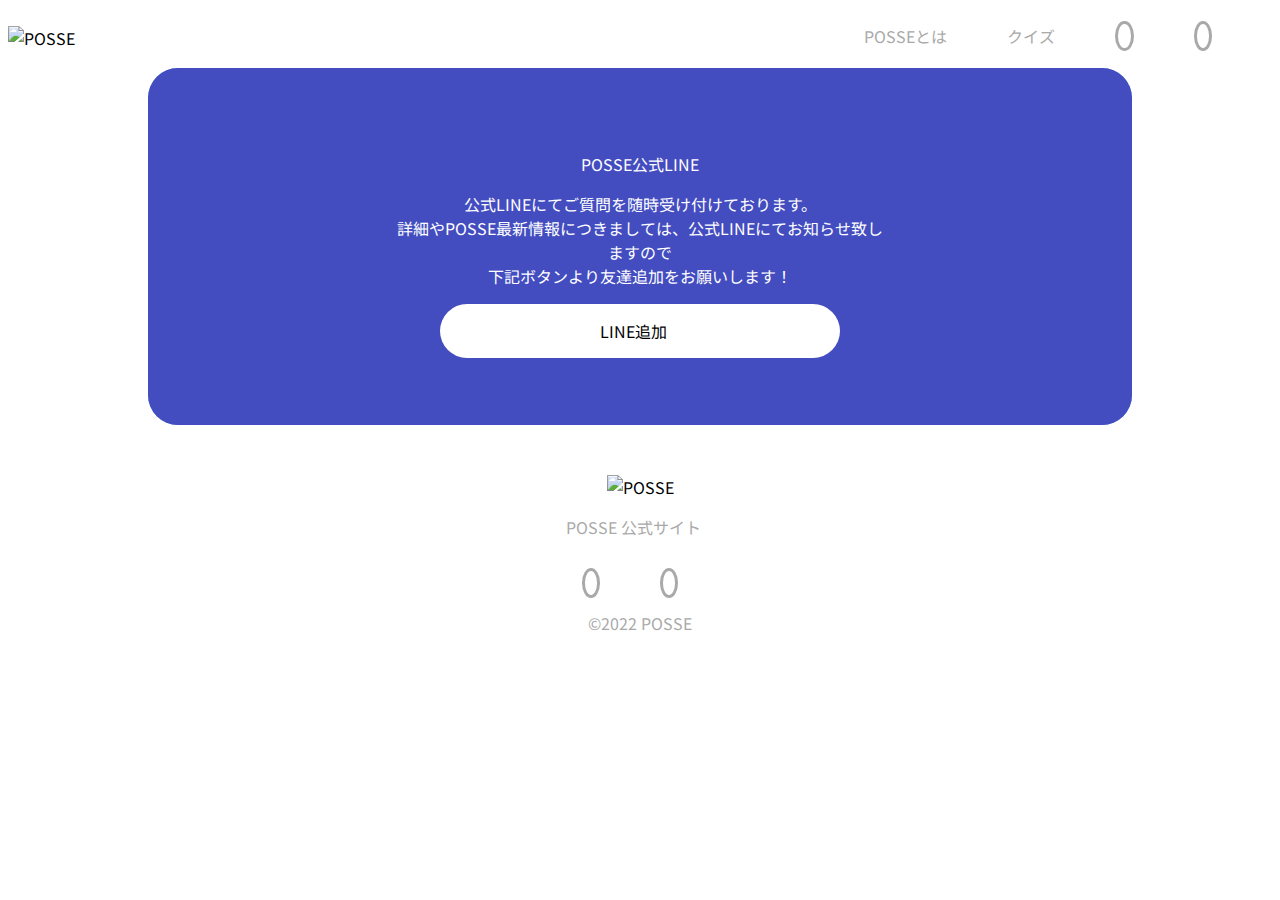
==== index.html @ af0f7436 "create header and footer" ====
<!DOCTYPE html>
<html lang="JA">
<head>
    <meta charset="UTF-8">
    <meta http-equiv="X-UA-Compatible" content="IE=edge">
    <meta name="viewport" content="width=device-width, initial-scale=1.0">
    <title>POSSE website</title>
    <!-- スタイルシート読み込み -->
    <link rel="stylesheet" href="./assets/styles/style.css">
    <link rel="stylesheet" href="./assets/styles/font.css">
    <!-- Google Fonts読み込み -->
    <link rel="preconnect" href="https://fonts.googleapis.com">
    <link rel="preconnect" href="https://fonts.gstatic.com" crossorigin>
    <link
        href="https://fonts.googleapis.com/css2?family=Noto+Sans+JP:wght@400;700&family=Plus+Jakarta+Sans:wght@400;700&display=swap"
        rel="stylesheet">
    <script src="./assets/scripts/common.js" defer></script>
</head>
<body>
    <header>
        <div class="header-logo">
            <img src="./assets/img/logo.svg" alt="POSSE">
        </div>
        <div class="header-text">
            <nav>
                <ul>
                    <li class="header-nav-list">
                        <a href="" class="">POSSEとは</a>
                    </li>
                    <li class="header-nav-list">
                        <a href="./quiz/" class="">クイズ</a>
                    </li>
                </ul>
            </nav>
            
            <ul class="header-icon">
                <li class="header-icon-twitter">
                    <a class="a-sns" href="https://twitter.com/posse_program" target="_blank" rel="noopener noreferrer" class=""
                        aria-label="Twitter">
                        <i class="u-icon__twitter"></i>
                    </a>
                </li>
                <li class="header-icon-instagram">
                    <a class="a-sns" href="https://www.instagram.com/posse_programming/" target="_blank" rel="noopener noreferrer" 
                        class="" aria-label="instagram">
                        <i class="u-icon__instagram"></i>
                    </a>
                </li>
            </ul>
        </div>
    </header>
    <main>
        <div class="box">
            
            <div class="box-inner">
                <p class="box-title">POSSE公式LINE</p>
                <p class="box-content">公式LINEにてご質問を随時受け付けております。<br>詳細やPOSSE最新情報につきましては、公式LINEにてお知らせ致しますので<br>下記ボタンより友達追加をお願いします！</p>
                <div class="wrapper-LINE">
                    <div class="inner-LINE" >
                        <span class="inner-LINE-text">LINE追加</span>
                        <span class="inner-LINE-icon"><i class="u-icon__link"></i></span>
                    </div>
                </div>
            </div>
        </div>
    
    </main>
    <footer>
        <div>
            <img src="./assets/img/logo.svg" alt="POSSE">
            <div class="footer-wrapper">
                <p class="footer-text">POSSE 公式サイト</p>
                <span class="footer-wrapper-icon"><i class="u-icon__link"></i></span>
            
            </div>
            <ul class="footer-icon footer-text">
                <li class="header-icon-twitter">
                    <a class="a-sns" href="https://twitter.com/posse_program" target="_blank" rel="noopener noreferrer" class=""
                        aria-label="Twitter">
                        <i class="u-icon__twitter footer-text"></i>
                    </a>
                </li>
                <li class="header-icon-instagram ">
                    <a class="a-sns" href="https://www.instagram.com/posse_programming/" target="_blank" rel="noopener noreferrer" 
                        class="" aria-label="instagram">
                        <i class="u-icon__instagram"></i>
                    </a>
                </li>
            </ul>  
            <div>
                <p class="footer-text">&copy;2022 POSSE</p>
            </div>  
        </div>
    </footer>
    
</body>
</html>
---- assets/styles/style.css ----
body{
    font-family: "Noto Sans JP", sans-serif;
}

ul{
list-style-type: none;
display: flex;

}
li{
    text-align: right;
}
header{
    display: flex;
    justify-content: space-between;
    align-items: center; 
    height: 60px;
}
.header-logo{
    /* display: flex; */
}
.header-text{
    display: flex;
    height: 60px;
}
.header-nav-list{
    margin-right: 60px;
}
.header-icon-twitter{
    margin-right: 60px;
}
.header-icon-instagram{
    margin-right: 60px;
}
.header-icon{
    padding-left: 0;
}
a{
    color: darkgray;
    text-decoration: none;
}
.a-sns{
    border-radius: 50%;
    border: solid;
}
.box{
    color: white;
    background-color: cornflowerblue;
    text-align: center;
    border-radius: 30px;
    background-image: url(../img/bg-line.jpg);
    width: 984px;
    height: 357px;
    margin:0 auto;
    background-size: cover;
    position: relative;
}
.box::before{
    content: "";
    background-color: rgba(59, 59, 180,0.8);
    z-index: 1;
    position: absolute;
    height: 100%;
    width: 100%;
    top: 0;
    left: 0;
    border-radius: 30px;
}
.box-inner{
    position: absolute;
    z-index: 2;
    text-align: center;
    top: 50%;
    transform: translateY(-50%);
    left: 50%;
    transform: translateX(-50%);
    -webkit-transform: translate(-50%,-50%);
}
.wrapper-LINE{
    background-color: white;
    border-radius: 35px;
    width: 400px;
    margin: 0 auto;
}
.inner-LINE{
    display: flex;
    text-align: center;
}
.inner-LINE-text{
    color: black;
    margin: 15px auto;
}
.inner-LINE-icon{
    align-items: center;
    display: flex;
}
footer{
    text-align: center;
    margin-top: 50px;
}
.footer-icon{
    justify-content: center;
    align-items: center;
}
.footer-wrapper{
    display: flex;
    justify-content: center;
}
.footer-wrapper-icon{
    align-items: center;
    display: flex;
}
.footer-text{
    color: darkgray;
}
---- assets/styles/font.css ----
/* icon fonts */
@font-face {
  font-display: inline-block;
  font-family: "posse-icon";
  font-style: normal;
  font-weight: normal;
  src: url("../fonts/posse-icon.ttf?bbqgr3") format("truetype"), url("../fonts/posse-icon.woff?bbqgr3") format("woff"), url("../fonts/posse-icon.svg?bbqgr3#posse-icon") format("svg");
}
i, .icomoon-liga {
  speak: never;
  -ms-font-feature-settings: "liga" 1;
  font-feature-settings: "liga";
  -webkit-font-smoothing: antialiased;
  -moz-osx-font-smoothing: grayscale;
  font-family: "posse-icon" !important;
  font-style: normal;
  font-variant: normal;
  font-variant-ligatures: discretionary-ligatures;
  font-weight: normal;
  letter-spacing: 0;
  line-height: 1;
  text-transform: none;
}

/*
 * <i class=".u-icon__link"></i>
 *
 * 上記のようにHTML内で利用することでアイコンを出力し、
 * color, font-sizeプロパティをアイコンに適用することができる
 */
.u-icon__link:before {
  content: "\e901";
}
.u-icon__link{
  color: darkgray;
}
.u-icon__note:before {
  content: "\e902";
}
.u-icon__arrow:before {
  content: "\e903";
}
.u-icon__line:before {
  background: radial-gradient(#fff 60%, transparent 60%);
  color: #00c300;
  content: "\e900";
}
.u-icon__instagram:before {
  content: "\ea92";
}
.u-icon__twitter:before {
  content: "\ea96";
}
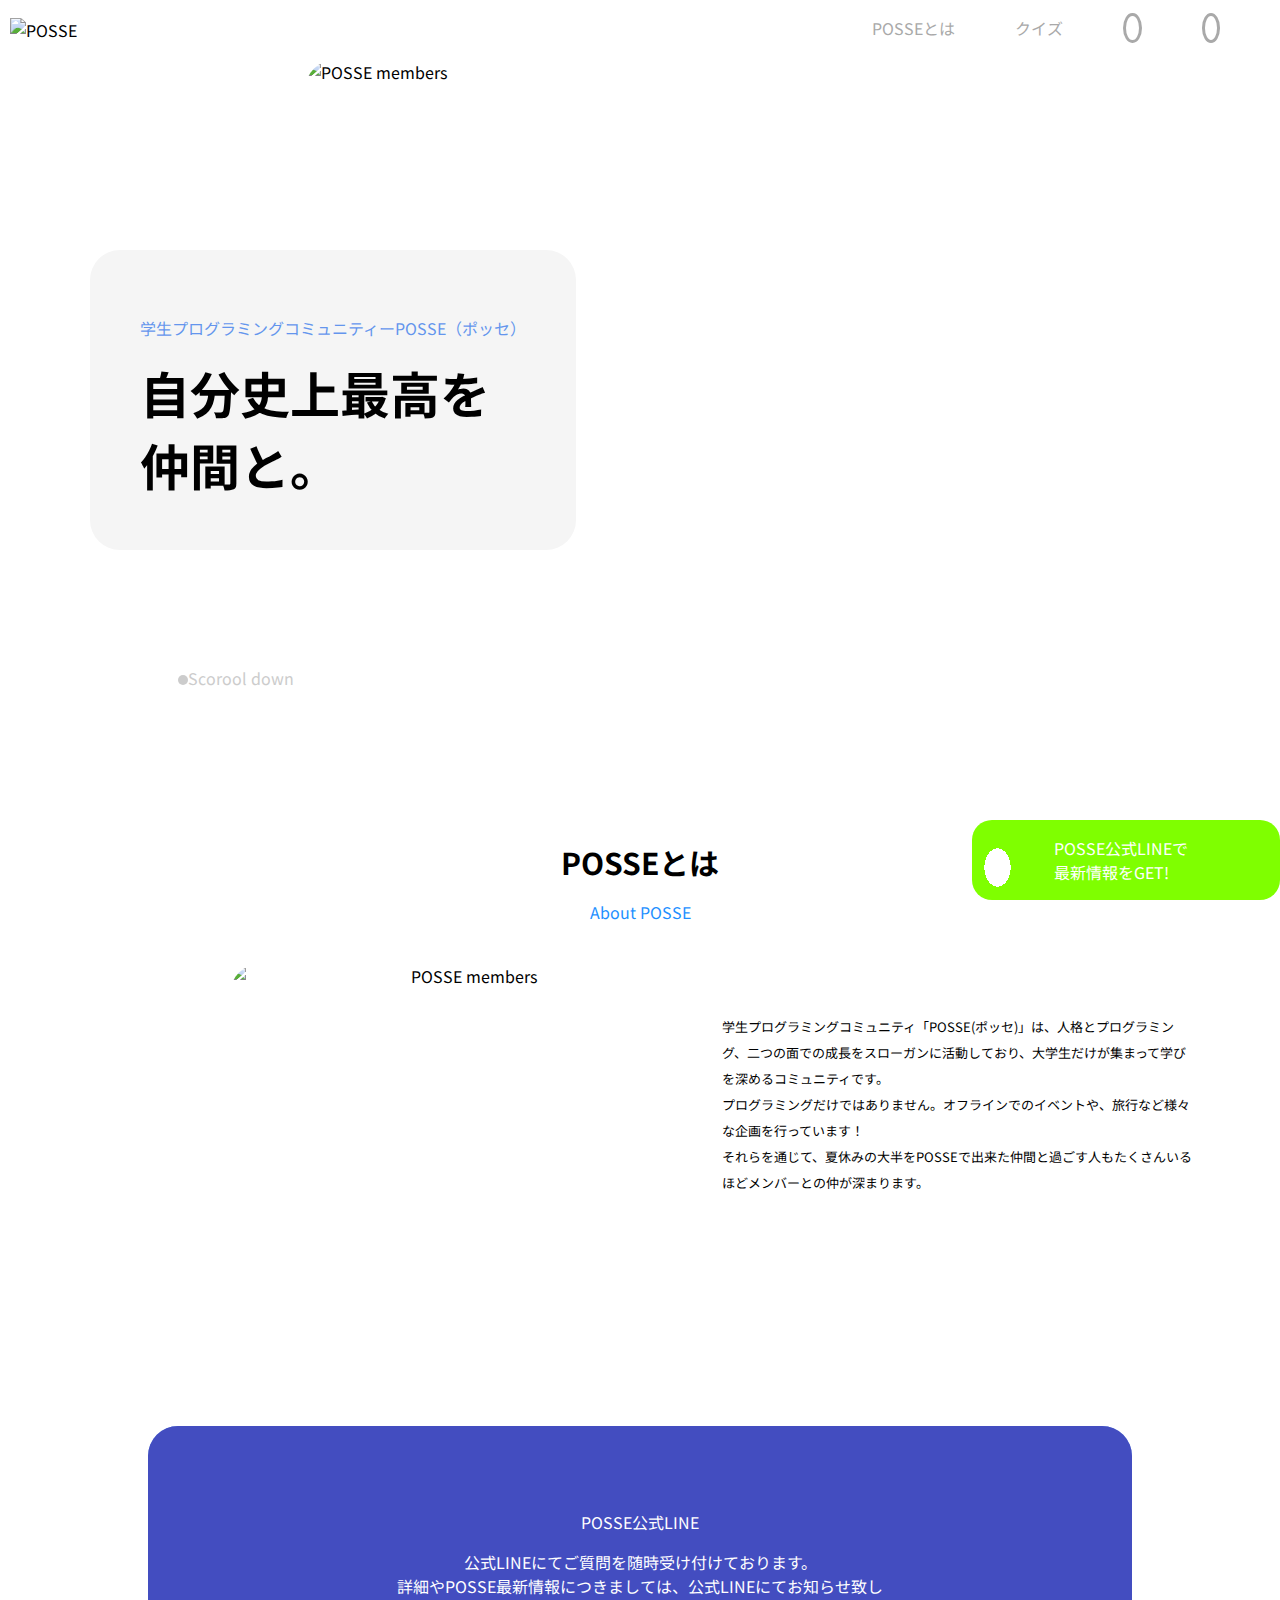
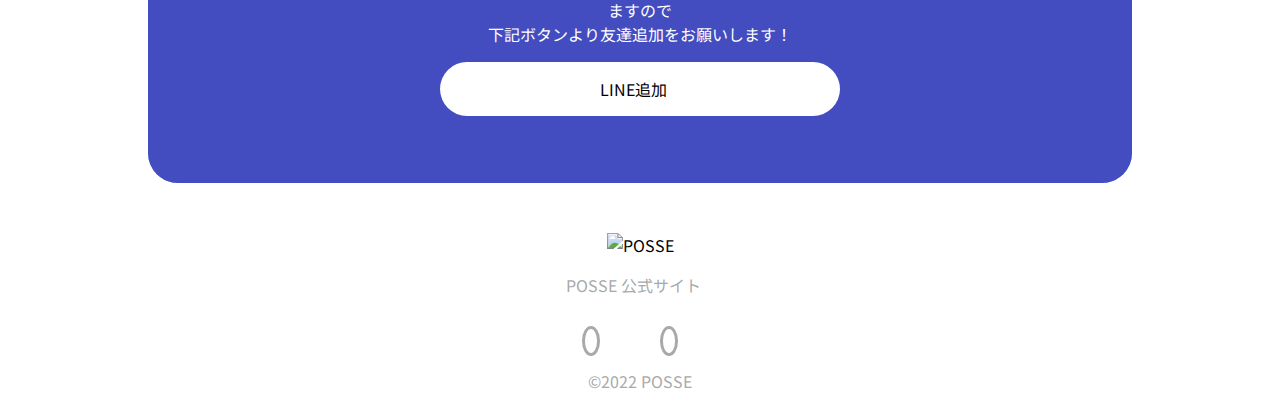
==== commit 843624dc: "week4 compleate" ====
--- a/index.html
+++ b/index.html
@@ -50,6 +50,27 @@
         </div>
     </header>
     <main>
+        <div class="main-wrapper">
+            <div class="main-text">
+                <p class="main-text-title">学生プログラミングコミュニティーPOSSE（ポッセ）</p>
+                <P class="main-text-subtitle">自分史上最高を<br>仲間と。</P>
+            </div>
+            <div>
+                <img class="main-photo" src="./assets/img/img-hero.jpg" alt="POSSE members">
+            </div>
+            <p class="main-text-under">Scorool down</p>
+        </div>
+        
+        <div class="main-about">
+            <div class="main-about-title">
+                <p class="main-about-maintitle">POSSEとは</p>
+                <p class="main-about-subtitle">About POSSE</p>
+            </div>
+            <div class="main-about-text">
+                <img class="main-about-text-photo" src="./assets/img/img-about.jpg" alt="POSSE members">
+                <p class="main-about-text-content">学生プログラミングコミュニティ「POSSE(ポッセ)」は、人格とプログラミング、二つの面での成長をスローガンに活動しており、大学生だけが集まって学びを深めるコミュニティです。<br>プログラミングだけではありません。オフラインでのイベントや、旅行など様々な企画を行っています！<br>それらを通じて、夏休みの大半をPOSSEで出来た仲間と過ごす人もたくさんいるほどメンバーとの仲が深まります。</p>
+            </div>
+        </div>
         <div class="box">
             
             <div class="box-inner">
@@ -63,6 +84,20 @@
                 </div>
             </div>
         </div>
+        <div class="fixed-wrapper">
+            <div class="fixed">
+                <div class="LINE">
+                    <span class="LINE-icon"><i class="u-icon__line"></i></span>
+                    
+                    <p class="LINE-text">POSSE公式LINEで<br>最新情報をGET!</p>
+                    
+                    <i class="u-icon__link LINE-text-link"></i>
+                    
+                </div>
+            </div>
+        </div>
+        
+            
     
     </main>
     <footer>
--- a/assets/styles/style.css
+++ b/assets/styles/style.css
@@ -18,6 +18,7 @@
 }
 .header-logo{
     /* display: flex; */
+    margin-left: 10px;
 }
 .header-text{
     display: flex;
@@ -42,6 +43,9 @@
 .a-sns{
     border-radius: 50%;
     border: solid;
+}
+body{
+    margin: 0;
 }
 .box{
     color: white;
@@ -113,4 +117,130 @@
 .footer-text{
     color: darkgray;
 }
-   
+.main-text-under{
+    margin: 50px;
+    color: #ccc;
+    position: absolute;
+    bottom: 0;
+    left: 10%;
+}
+
+.main-text-under::before{
+    display: inline-block;
+	content: "";
+	/* margin-top: 6px; */
+	/* margin-right: 7px; */
+	width: 10px;
+	height: 10px;
+	border-radius: 5px;
+	background-color: #ccc;
+}
+.main-text{
+    background-color: whitesmoke;
+    border-radius: 30px;
+    text-align: center;
+    height: 200px;
+    align-items: center;
+    position: absolute;
+    top: 50%;
+    transform: translateY(-50%);
+    left: 7%;
+    z-index: 2;
+    padding: 50px 50px 50px 50px;
+}
+.main-text-title{
+    color: cornflowerblue;
+}
+.main-text-subtitle{
+    font-size: 50px;
+    font-weight: bold;
+    text-align: left;
+    margin: 0;
+}
+.main-photo{
+    position: absolute; 
+    width: 975px;
+    height: 680px;
+    right: 0;
+    border-radius: 30px;
+}
+.main-wrapper{
+    position: relative;
+    height: 680px;
+    margin-bottom: 100px;
+}
+.main-about-text{
+    display: grid;
+    grid-template-columns: 1fr 1fr;
+    margin:0 230px;
+    margin-top: 40px;
+}
+.main-about-text-photo{
+    width: 472px;
+    height: 312px;
+    border-radius: 30px;
+    text-align: center;
+}
+.main-about-text-content{
+    width: 472px;
+    height: 175px;
+    text-align: left;
+    margin-top: 50px;
+    line-height: 2;
+    margin-left: 20px;
+    font-size: 13px;
+}
+.main-about-title{
+    text-align: center;
+}
+.main-about-maintitle{
+    font-size: 30px;
+    font-weight: bold;
+    margin-bottom: 0;
+}
+.main-about-subtitle{
+    color: dodgerblue;
+}
+.main-about{
+    margin-bottom: 150px;
+}
+.LINE{
+    background-color: chartreuse;
+    /* position: relative; */
+    width: 288px;
+    height: 80px;
+    padding: 0 10px;
+    border-radius: 20px;
+}
+.LINE-text{
+    top: 50%;
+    transform: translateY(-50%);
+    position: absolute;
+    color: white;
+    margin: 0 0 -500px 0;
+    z-index: 6;
+    right: 30%;
+}
+.LINE-text-link{
+    position: absolute;
+    top: 50%;
+    right: 15%;
+    /* transform: translateY(-50%); */
+    color: white;
+}
+.LINE-icon{
+    /* position: absolute; */
+    display: inline-block;
+    padding-top: 15px;
+    font-size: 40px;
+}
+.fixed{
+    /* position: absolute; */
+    right: 5%;
+}
+.fixed-wrapper{
+    bottom: 0;
+    right: 0;
+    z-index: 5;
+    position: fixed;
+}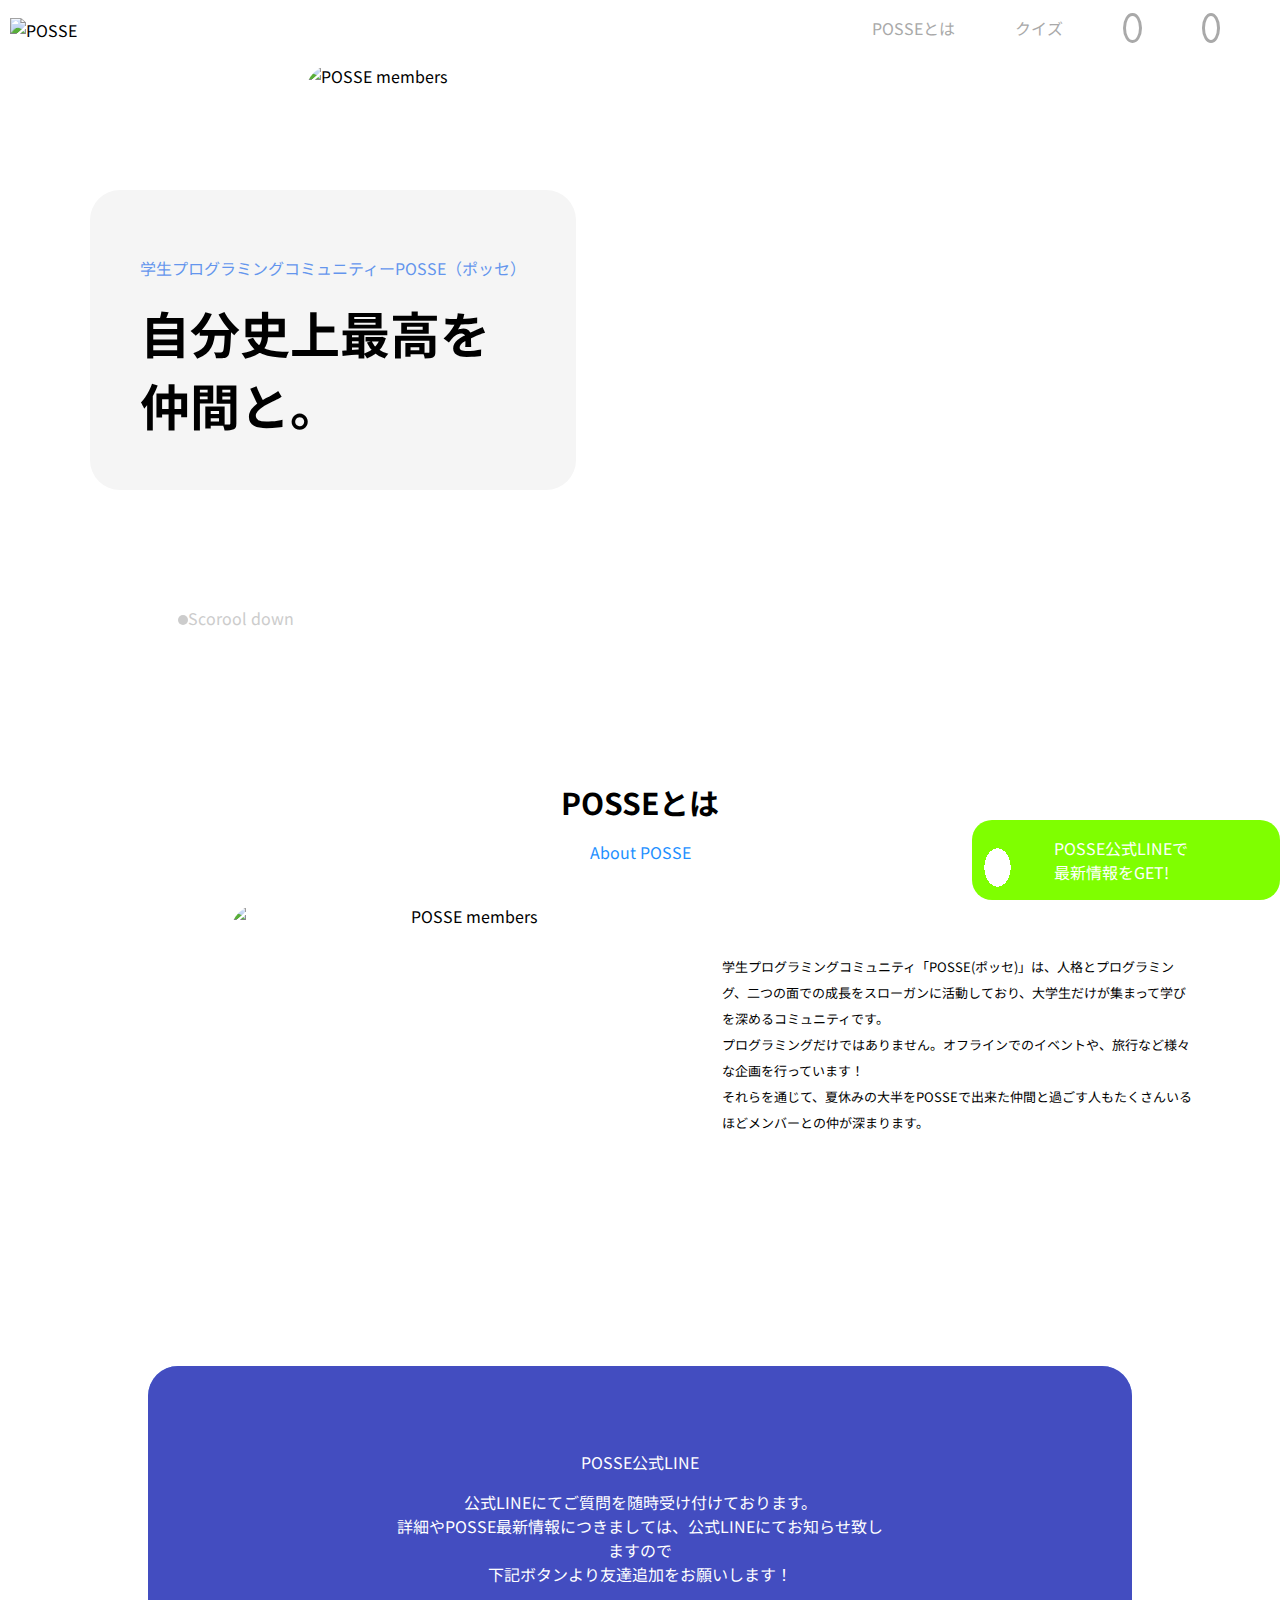
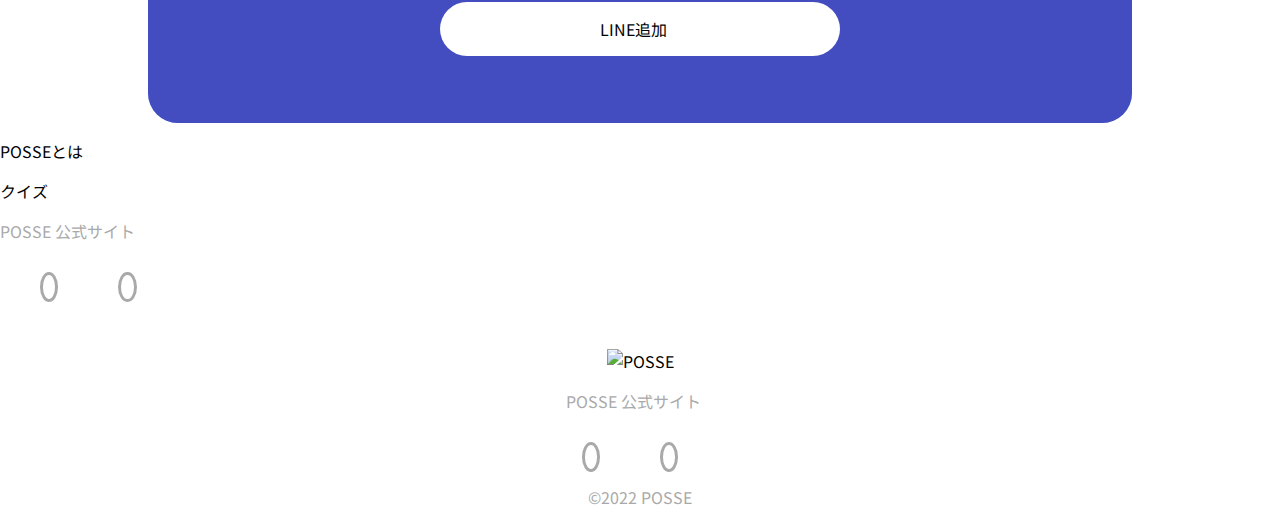
==== commit 1ae01521: "Merge pull request #2 from SakoSak/develop" ====
--- a/index.html
+++ b/index.html
@@ -14,94 +14,137 @@
     <link
         href="https://fonts.googleapis.com/css2?family=Noto+Sans+JP:wght@400;700&family=Plus+Jakarta+Sans:wght@400;700&display=swap"
         rel="stylesheet">
-    <script src="./assets/scripts/common.js" defer></script>
 </head>
-<body>
-    <header>
-        <div class="header-logo">
-            <img src="./assets/img/logo.svg" alt="POSSE">
-        </div>
-        <div class="header-text">
-            <nav>
-                <ul>
-                    <li class="header-nav-list">
-                        <a href="" class="">POSSEとは</a>
+<body class="body-container">
+        <header>
+            <div class="header-logo">
+                <img src="./assets/img/logo.svg" alt="POSSE">
+
+            </div>
+
+            <div class="openbtn"><span></span><span></span></div>
+            <div class="header-text">
+                <nav>
+                    <ul>
+                        <li class="header-nav-list">
+                            <a href="" class="">POSSEとは</a>
+                        </li>
+                        <li class="header-nav-list">
+                            <a href="./quiz/" class="">クイズ</a>
+                        </li>
+                    </ul>
+                </nav>
+                
+                <ul class="header-icon">
+                    <li class="header-icon-twitter">
+                        <a class="a-sns" href="https://twitter.com/posse_program" target="_blank" rel="noopener noreferrer" class=""
+                            aria-label="Twitter">
+                            <i class="u-icon__twitter"></i>
+                        </a>
                     </li>
-                    <li class="header-nav-list">
-                        <a href="./quiz/" class="">クイズ</a>
+                    <li class="header-icon-instagram">
+                        <a class="a-sns" href="https://www.instagram.com/posse_programming/" target="_blank" rel="noopener noreferrer" 
+                            class="" aria-label="instagram">
+                            <i class="u-icon__instagram"></i>
+                        </a>
                     </li>
                 </ul>
-            </nav>
+            </div>
+        </header>
+        <main>
+            <div class="main-container">
+                <div class="main-wrapper">
+                    <div class="main-text">
+                        <p class="main-text-title">学生プログラミングコミュニティーPOSSE（ポッセ）</p>
+                        <P class="main-text-subtitle">自分史上最高を<br>仲間と。</P>
+                    </div>
+                    <div>
+                        <img class="main-photo" src="./assets/img/img-hero.jpg" alt="POSSE members">
+                    </div>
+                    <p class="main-text-under">Scorool down</p>
+                </div>
+                
+                <div class="main-about">
+                    <div class="main-about-title">
+                        <p class="main-about-maintitle">POSSEとは</p>
+                        <p class="main-about-subtitle">About POSSE</p>
+                    </div>
+                    <div class="main-about-text">
+                        <img class="main-about-text-photo" src="./assets/img/img-about.jpg" alt="POSSE members">
+                        <p class="main-about-text-content">学生プログラミングコミュニティ「POSSE(ポッセ)」は、人格とプログラミング、二つの面での成長をスローガンに活動しており、大学生だけが集まって学びを深めるコミュニティです。<br>プログラミングだけではありません。オフラインでのイベントや、旅行など様々な企画を行っています！<br>それらを通じて、夏休みの大半をPOSSEで出来た仲間と過ごす人もたくさんいるほどメンバーとの仲が深まります。</p>
+                    </div>
+                </div>
+                <div class="box">
+                    
+                    <div class="box-inner">
+                        <p class="box-title">POSSE公式LINE</p>
+                        <p class="box-content">公式LINEにてご質問を随時受け付けております。<br>詳細やPOSSE最新情報につきましては、公式LINEにてお知らせ致しますので<br>下記ボタンより友達追加をお願いします！</p>
+                        <div class="wrapper-LINE">
+                            <div class="inner-LINE" >
+                                <span class="inner-LINE-text">LINE追加</span>
+                                <span class="inner-LINE-icon"><i class="u-icon__link"></i></span>
+                            </div>
+                        </div>
+                    </div>
+                </div>
+                <div class="fixed-wrapper">
+                    <div class="fixed">
+                        <div class="LINE">
+                            <span class="LINE-icon"><i class="u-icon__line"></i></span>
+                            
+                            <p class="LINE-text">POSSE公式LINEで<br>最新情報をGET!</p>
+                            
+                            <i class="u-icon__link LINE-text-link"></i>
+                            
+                        </div>
+                    </div>
+                </div>
+            </div>
+        <!-- </div> -->
+
+        <!-- ハンバーガーメニューの画面 -->
+        <div class="hamburger">
+            <div class="hamburger-title">
+                <p>POSSEとは</p>
+                <p>クイズ</p>
+            </div>
+            <div class="hamburger-LINE">
+                <span class="hamburger-LINE-icon"><i class="hamburger-u-icon__line"></i></span>
+                
+                <p class="LINE-text">POSSE公式LINE追加</p>
+                
+                <i class="u-icon__link LINE-text-link"></i>
+                
+            </div>
+            <div class="hamburger-footer-wrapper">
+                <p class="footer-text">POSSE 公式サイト</p>
+                <span class="footer-wrapper-icon"><i class="hamburger-u-icon__link"></i></span>
             
-            <ul class="header-icon">
+            </div>  
+            <ul class="hamburger-footer-icon footer-text">
                 <li class="header-icon-twitter">
                     <a class="a-sns" href="https://twitter.com/posse_program" target="_blank" rel="noopener noreferrer" class=""
                         aria-label="Twitter">
-                        <i class="u-icon__twitter"></i>
+                        <i class="u-icon__twitter footer-text"></i>
                     </a>
                 </li>
-                <li class="header-icon-instagram">
+                <li class="header-icon-instagram ">
                     <a class="a-sns" href="https://www.instagram.com/posse_programming/" target="_blank" rel="noopener noreferrer" 
                         class="" aria-label="instagram">
                         <i class="u-icon__instagram"></i>
                     </a>
                 </li>
             </ul>
+        
         </div>
-    </header>
-    <main>
-        <div class="main-wrapper">
-            <div class="main-text">
-                <p class="main-text-title">学生プログラミングコミュニティーPOSSE（ポッセ）</p>
-                <P class="main-text-subtitle">自分史上最高を<br>仲間と。</P>
-            </div>
-            <div>
-                <img class="main-photo" src="./assets/img/img-hero.jpg" alt="POSSE members">
-            </div>
-            <p class="main-text-under">Scorool down</p>
-        </div>
-        
-        <div class="main-about">
-            <div class="main-about-title">
-                <p class="main-about-maintitle">POSSEとは</p>
-                <p class="main-about-subtitle">About POSSE</p>
-            </div>
-            <div class="main-about-text">
-                <img class="main-about-text-photo" src="./assets/img/img-about.jpg" alt="POSSE members">
-                <p class="main-about-text-content">学生プログラミングコミュニティ「POSSE(ポッセ)」は、人格とプログラミング、二つの面での成長をスローガンに活動しており、大学生だけが集まって学びを深めるコミュニティです。<br>プログラミングだけではありません。オフラインでのイベントや、旅行など様々な企画を行っています！<br>それらを通じて、夏休みの大半をPOSSEで出来た仲間と過ごす人もたくさんいるほどメンバーとの仲が深まります。</p>
-            </div>
-        </div>
-        <div class="box">
-            
-            <div class="box-inner">
-                <p class="box-title">POSSE公式LINE</p>
-                <p class="box-content">公式LINEにてご質問を随時受け付けております。<br>詳細やPOSSE最新情報につきましては、公式LINEにてお知らせ致しますので<br>下記ボタンより友達追加をお願いします！</p>
-                <div class="wrapper-LINE">
-                    <div class="inner-LINE" >
-                        <span class="inner-LINE-text">LINE追加</span>
-                        <span class="inner-LINE-icon"><i class="u-icon__link"></i></span>
-                    </div>
-                </div>
-            </div>
-        </div>
-        <div class="fixed-wrapper">
-            <div class="fixed">
-                <div class="LINE">
-                    <span class="LINE-icon"><i class="u-icon__line"></i></span>
-                    
-                    <p class="LINE-text">POSSE公式LINEで<br>最新情報をGET!</p>
-                    
-                    <i class="u-icon__link LINE-text-link"></i>
-                    
-                </div>
-            </div>
-        </div>
+    <!-- ハンバーガーメニューの画面  終わり-->
+
         
             
     
     </main>
     <footer>
-        <div>
+        <div class="footer-container">
             <img src="./assets/img/logo.svg" alt="POSSE">
             <div class="footer-wrapper">
                 <p class="footer-text">POSSE 公式サイト</p>
@@ -127,6 +170,7 @@
             </div>  
         </div>
     </footer>
-    
+    <script src="https://code.jquery.com/jquery-3.4.1.min.js" integrity="sha256-CSXorXvZcTkaix6Yvo6HppcZGetbYMGWSFlBw8HfCJo=" crossorigin="anonymous"></script>  
+    <script src="./assets/scripts/main.js" ></script>    
 </body>
 </html>
--- a/assets/styles/style.css
+++ b/assets/styles/style.css
@@ -15,6 +15,10 @@
     justify-content: space-between;
     align-items: center; 
     height: 60px;
+    position: fixed;
+    background-color: #fff;
+    width: 100%;
+    z-index: 100;
 }
 .header-logo{
     /* display: flex; */
@@ -58,7 +62,9 @@
     margin:0 auto;
     background-size: cover;
     position: relative;
-}
+    margin-top: 150px;
+}
+
 .box::before{
     content: "";
     background-color: rgba(59, 59, 180,0.8);
@@ -163,6 +169,8 @@
     height: 680px;
     right: 0;
     border-radius: 30px;
+    margin-top: 64px;
+
 }
 .main-wrapper{
     position: relative;
@@ -242,5 +250,424 @@
     bottom: 0;
     right: 0;
     z-index: 5;
-    position: fixed;
-}+    position: fixed;}
+
+
+/* ここからクイズページ */
+
+.quiz-wrapper{
+    background-image: url(../img/quiz/bg-hero.jpg);
+    width: 1440px;
+    height: 357px;
+    position: relative;
+}
+.quiz-wrapper-content{
+    /* text-align: center; */
+    position:absolute;
+    top: 110px;
+    left: 204px;
+    bottom: 76px;
+    /* transform: translate(-50%, -50%); */
+    color:white
+
+}
+.quiz-content-main{
+    font-size: 60px;
+}
+.quiz-content-sub{
+    margin-top: 110px;
+}
+
+.quiz-question-wrapper{
+    width: 984px;
+    margin: 0 auto;
+}
+.quiz-question-number{
+    text-align: center;
+    /* line-height: 70px; */
+    background-color:#0071BC;
+    /* margin-left: 228px; */
+    /* margin-right: 1127px; */
+    width: 85px;
+    height: 70px;
+    border-radius: 8px;
+}
+.quiz-main{
+    font-size: 36px; 
+    color: white;
+    line-height: 70px;
+}
+.quiz-question{
+    /* text-align: center; */
+    /* width: 984px;
+    height: 108px; */
+}
+.quiz-question-content{
+    line-height: 54px;
+    font-size: 35px;
+    /* margin: auto; */
+    /* margin: 24px 228px 24px 228px; */
+    width: 984px;
+    height: 108px;
+}
+.question-image{
+    margin: 0 auto;
+    text-align: center;
+}
+.question-image-common{
+    width: 600px;
+}
+.quiz-answer{
+    background-color: palevioletred;
+    padding:  8px, 16px, 8px, 16px;
+    width: 58px;
+    height: 70px;
+    border-radius: 10px;
+    display: flex;
+    justify-content: center;
+    align-items: center;
+    margin-top: 60px;
+}
+.quiz-answer-content{
+    text-align: center;
+    vertical-align: middle;
+    font-size: 36px;
+    color: white;
+}
+.quiz-choice{
+    display: flex;
+    /* justify-content: center;
+    align-items: center; */
+    justify-content: space-evenly;
+    cursor:pointer
+}
+
+
+.quiz-choice-common{
+    position: relative;
+    border: solid #d3c6c6;
+    width: 312px;
+    height: 45px;
+    border-radius: 8px;
+    /* text-align: center; */
+    /* left: 50%; */
+    /* right: 50%; */
+    /* top: 50%; */
+    /* padding-top: 22px;
+    padding-left: 5px; */
+    border: none;
+    margin-bottom: 40px ;
+    
+}
+.p-quiz-box__answer__button::after{
+    position: absolute;
+    width: 20px;
+    right: 5px;
+    content: url(../img/icon/icon-arrow.svg);
+    /* margin-left: 210px; */
+    padding-left: 210px;
+}
+.quiz-js{
+    background-color: pink;
+    border-radius: 5px;
+    margin-bottom: 20px;
+    width: 984px;
+    height: 143px;
+    position: relative;
+    display: none;
+}
+.quiz-js.is-correct {
+    display: block;
+  }
+.quiz-js.is-incorrect {
+    background-color: #eff2f5;
+    display: block;
+  }
+  
+.quiz-js-title{
+    color: orangered;
+    padding-left: 20px;
+    margin-bottom: 0;
+    font-size: 24px;
+}
+.quiz-js-answer{
+    display: flex;
+    padding-top: 0;
+}
+.quiz-js-wrapper{
+    position: absolute;
+    top: 3%;
+    left: 3%;
+}
+.quiz-js-A{
+    padding-left: 20px;
+    font-size: 24px;
+    margin-top: 15px;
+}
+.quiz-js-content{
+    padding-left: 20px;
+    font-size: 18px;
+}
+.quiz-quote{
+    display: flex;
+    background-color: #ccc;
+    border-radius: 5px;
+}
+.quiz-quote-content{
+    font-size: 18px; 
+    padding-left: 25px;
+}
+.u-icon__note{
+    padding-top: 23px;
+    padding-left: 25px;
+}
+.p-quiz-box__answer__button.is-selected {
+    background-color: #eff2f5;
+    border-color: #0071bc;
+  }
+  .is-correct .quiz-js-title {
+    color: #e34e70;
+  }
+  .is-incorrect .quiz-js-title {
+    color: #0071bc;
+  }
+  button,
+input,
+optgroup,
+select,
+textarea {
+  -webkit-appearance: none; /* 1 */
+  -moz-appearance: none;
+       appearance: none;
+  background: transparent;
+  border-radius: 0;
+  color: inherit;
+  font: inherit;
+  margin: 0;
+  padding: 0;
+  text-align: inherit;
+  text-transform: inherit; /* 2 */
+  vertical-align: middle;
+  border: none;
+  
+}
+.p-quiz-box__answer__button {
+    align-items: center;
+    border: solid 4px #eee;
+    border-radius: 8px;
+    display: flex;
+    font-size: 14px;
+    font-weight: bold;
+    line-height: 1.8;
+    padding: 16px;
+    text-align: left;
+    width: 100%;
+  }
+
+.openbtn{
+    display: none;
+}
+
+  @media (max-width:768px) {
+    .main-photo {
+        width:100%;
+        border-radius: 0;
+        object-fit: cover;
+        height: 275px;
+
+    }
+    .main-wrapper{
+        margin-bottom: 0;
+        height: 450px;
+    }
+
+    .main-text {
+        position: absolute;
+        top: 70%;
+        left: 50%;
+        transform: translate(-50%,-50%);
+        width: 70%;
+        padding: 20px;
+        height: 150px;
+
+    }
+
+    .main-text-under{
+        display: none;
+    }
+    
+    .main-text-subtitle{
+        font-size: 28px;
+        text-align: center;
+    }
+    br{
+        display: none;
+    }
+    .main-about-text{
+        display: block;
+        margin: 0;
+        text-align: center;
+    }
+    .main-about-text-photo{
+        width: 80%;
+    }
+    .main-about-text-content{
+        margin: 0 auto;
+    }
+    .box{
+        width:100%;
+        border-radius: 0;
+        object-fit: cover;
+    }
+    .box::before{
+        border-radius: 0;
+    }
+    .footer {
+        width: 100%;
+    }
+    .LINE{
+        width:100%;
+        border-radius: 0;
+        object-fit: cover;do
+    }
+    .fixed-wrapper{
+        width:100%;
+        border-radius: 0;
+        object-fit: cover;
+    }
+    .wrapper-LINE{
+        margin: 0;
+    }
+   
+    .header-text{
+        display: none;
+    }
+    .openbtn{
+        display: block;
+        position: relative;
+        width: 50px;
+        height:50px;
+        cursor: pointer;
+        background:#fff;
+           
+    }
+    .openbtn span{
+        display: inline-block;
+        transition: all .4s;/*アニメーションの設定*/
+        position: absolute;
+        left: 13px;
+        height: 2px;
+        background-color: #666;
+      }
+    
+    .openbtn span:nth-of-type(1) {
+        top:22px;	
+        width: 50%;
+    }
+
+    .openbtn span:nth-of-type(2) {
+        top:29px;
+        width:50%;
+    }
+    .openbtn.active span:nth-of-type(1) {
+        top: 20px;
+        left: 16px;
+        transform: translateY(6px) rotate(-45deg);
+        width: 35%;
+    }
+    .openbtn.active span:nth-of-type(2) {
+        top: 32px;
+        left: 16px;
+        transform: translateY(-6px) rotate(45deg);
+        width: 35%;
+    }
+
+    .hamburger {
+        display: none;
+    }
+    .hamburger.active{
+        display: block;
+        height: 100vh;
+        margin-top: 0;
+        position: relative;
+
+    }
+
+    .main-container {
+        display: block;
+    }
+    .main-container.inactive{
+        display: none;
+    }
+    .hamburger-title{
+        text-align: center;
+        position: absolute;
+        margin-top: 136px;
+        left: 50%;
+        transform: translate(-50%,0);
+        font-size: 35px;
+        font-weight: bold;
+    }
+    footer.inactive{
+        display: none;
+    }
+    .hamburger-LINE{
+        position: absolute;
+        /* margin-top: 300px; */
+        width: 90%;
+        bottom: 20%;
+        background-color:#5FDF5B;
+        height: 60px;
+        border-radius: 30px;
+        left: 5%;
+
+    }
+    .hamburger-LINE-icon{
+        display: inline-block;
+        padding-top: 15px;
+        font-size: 35px;
+    }
+    .hamburger-u-icon__line::before{
+        background: radial-gradient(#fff 60%, transparent 60%);
+        color: #00c300;
+        content: "\e900";
+        left: 20%;
+        position: absolute;
+        bottom: 10px;
+    }
+    .LINE-text-link:before {
+        content: "\e901";
+        color: white;
+        position: absolute;
+        /* width: 20px; */
+
+    }
+    .LINE-text-link{
+        top: 37%;
+    }
+    .hamburger-footer-wrapper{
+        margin-top: 500px;
+        position: absolute;
+        bottom: 12%;
+        left: 35%;
+    }
+    .hamburger-footer-icon{
+        position: absolute;
+        margin-top: 750px;
+        left: 30%;
+    }
+    .hamburger-u-icon__link{
+        position: absolute;
+        bottom: 35%;
+        left: 100%;
+        color: darkgray;
+    }
+    .hamburger-u-icon__link:before{
+        content: "\e901";
+    }
+
+
+
+
+  }
+  